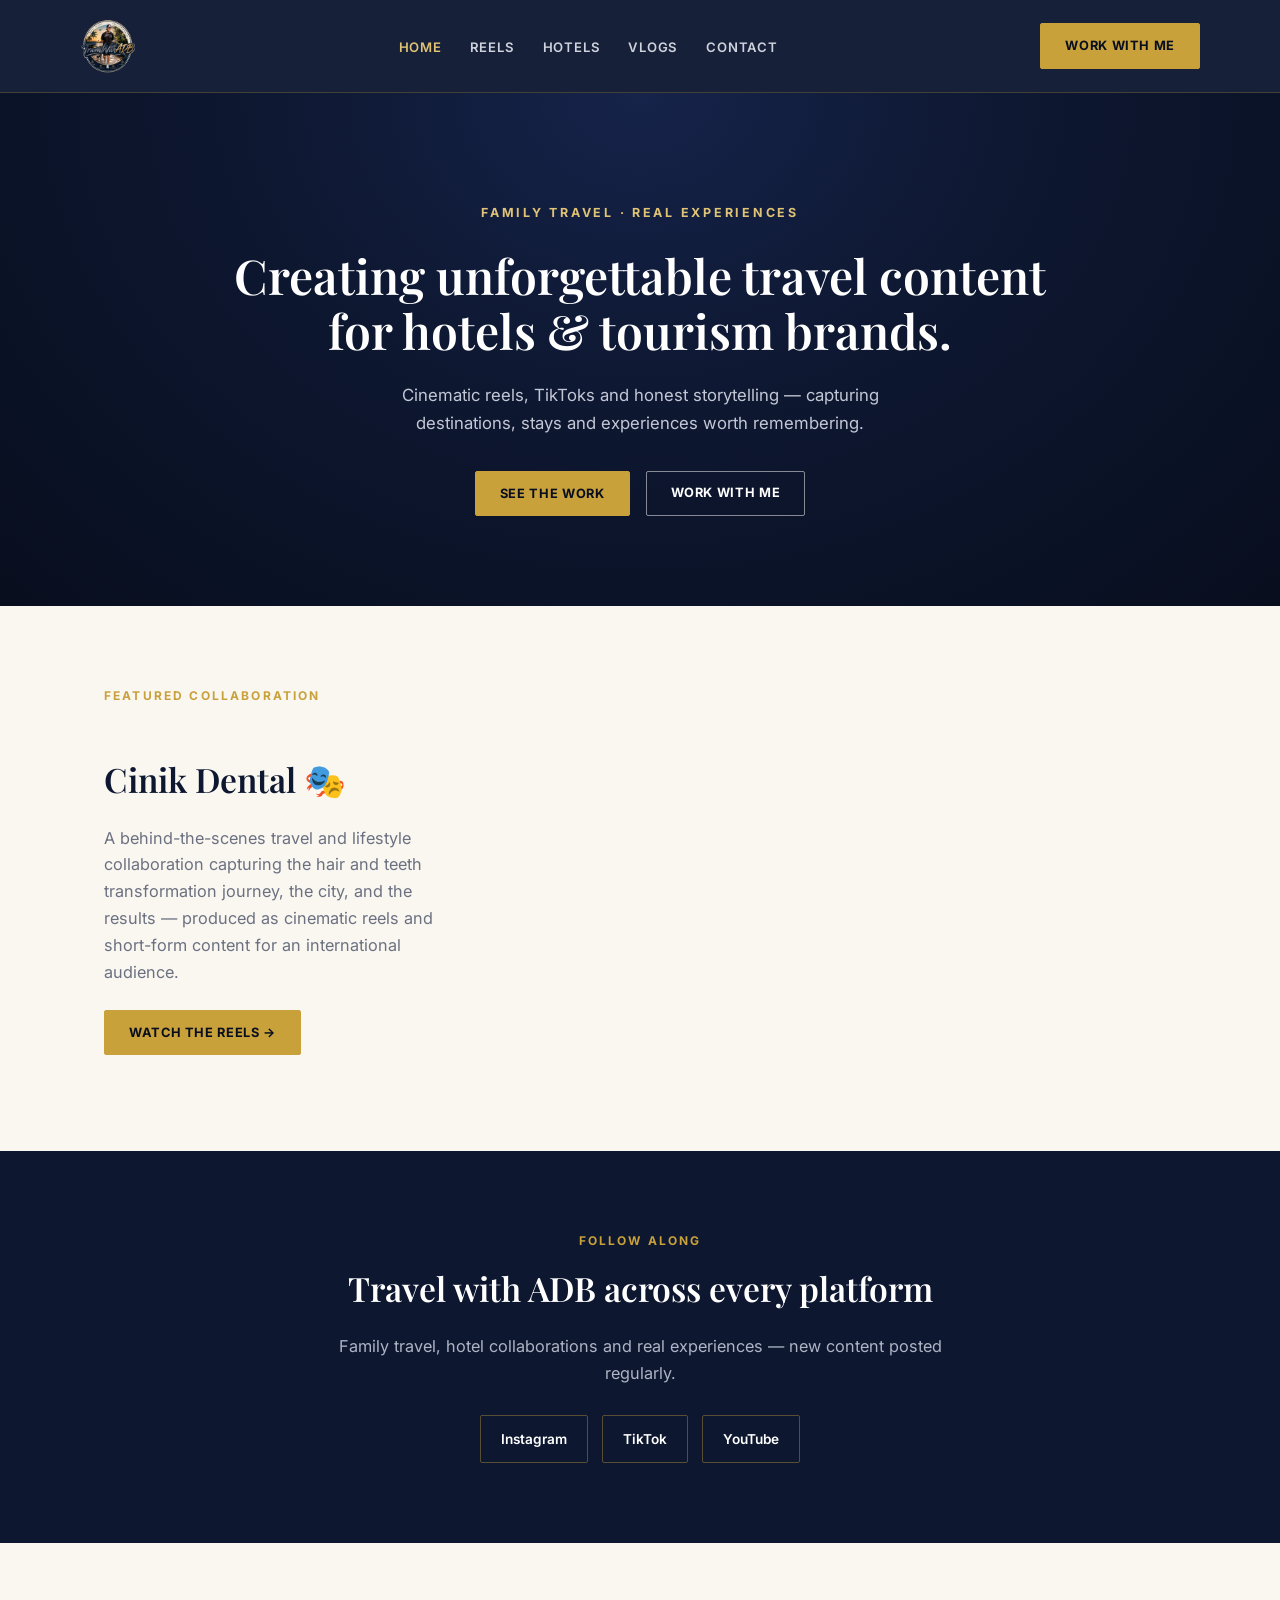
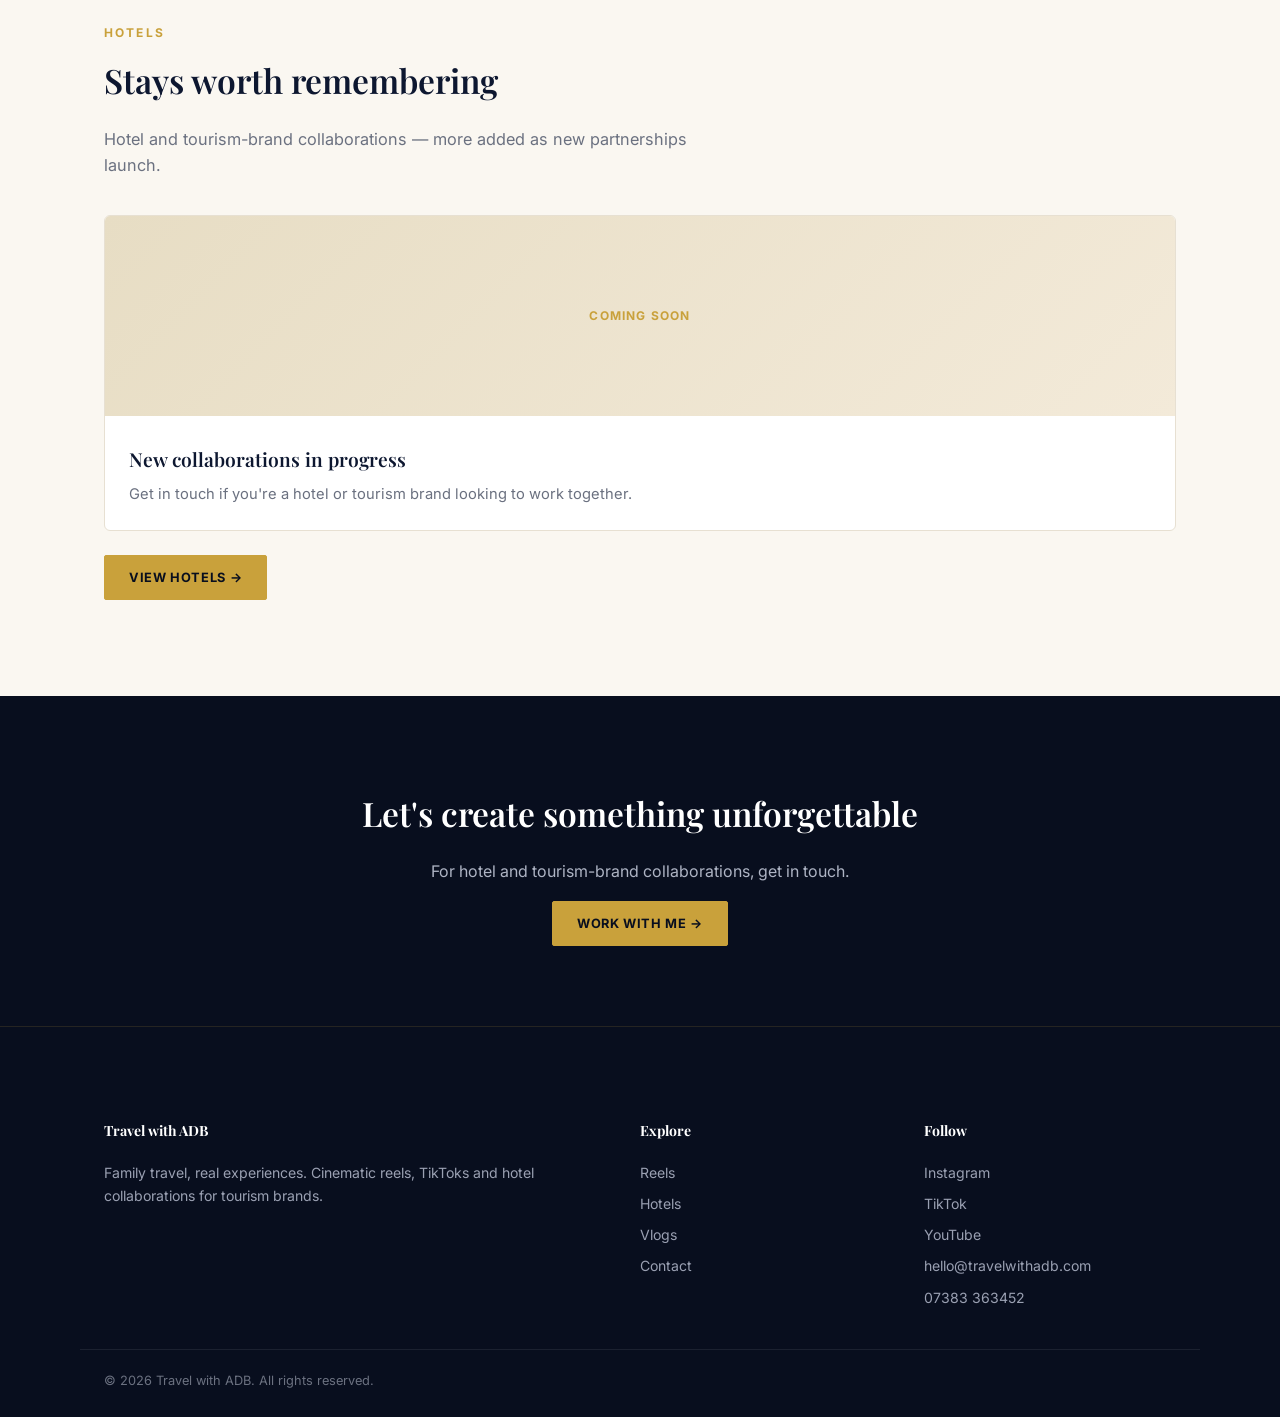
==== index.html @ cb291d2c "Add files via upload" ====
<!DOCTYPE html>
<html lang="en">
<head>
<meta charset="UTF-8">
<meta name="viewport" content="width=device-width, initial-scale=1.0">
<title>Travel with ADB — Unforgettable Travel Content</title>
<meta name="description" content="Travel with ADB creates unforgettable travel content for hotels and tourism brands. Reels, TikToks, and hotel collaborations by Adam Byrne.">
<link rel="icon" href="/favicon.ico" sizes="any">
<link rel="apple-touch-icon" href="/assets/apple-touch-icon.png">
<meta property="og:type" content="website">
<meta property="og:title" content="Travel with ADB — Unforgettable Travel Content">
<meta property="og:description" content="Travel with ADB creates unforgettable travel content for hotels and tourism brands. Reels, TikToks, and hotel collaborations by Adam Byrne.">
<meta property="og:image" content="https://travelwithadb.com/assets/og-image.png">
<meta property="og:url" content="https://travelwithadb.com/">
<meta name="twitter:card" content="summary_large_image">
<meta name="twitter:title" content="Travel with ADB — Unforgettable Travel Content">
<meta name="twitter:description" content="Travel with ADB creates unforgettable travel content for hotels and tourism brands. Reels, TikToks, and hotel collaborations by Adam Byrne.">
<meta name="twitter:image" content="https://travelwithadb.com/assets/og-image.png">
<link rel="stylesheet" href="/assets/style.css">
<script async src="https://www.instagram.com/embed.js"></script>
<link rel="canonical" href="https://travelwithadb.com/">
<script type="application/ld+json">
{
  "@context": "https://schema.org",
  "@type": "Person",
  "name": "Adam Byrne",
  "alternateName": "Travel with ADB",
  "url": "https://travelwithadb.com/",
  "image": "https://travelwithadb.com/assets/og-image.png",
  "sameAs": ["https://www.instagram.com/travelwithadb", "https://www.tiktok.com/@travelwithadb", "https://www.youtube.com/@travelwithadb"],
  "jobTitle": "Travel & Lifestyle Content Creator",
  "email": "hello@travelwithadb.com",
  "description": "Family travel and real experiences \u2014 cinematic reels, TikToks and hotel collaborations."
}
</script>
</head>
<body>

<header class="site">
  <div class="container nav-row">
    <a href="/" class="logo"><img src="/assets/logo.png" alt="Travel with ADB"></a>
    <nav class="main"><a href="/" class="active">Home</a><a href="/reels/" class="">Reels</a><a href="/hotels/" class="">Hotels</a><a href="/vlogs/" class="">Vlogs</a><a href="/contact/" class="">Contact</a></nav>
    <div class="nav-cta">
      <a class="btn" href="/contact/">Work With Me</a>
    </div>
  </div>
</header>


<section class="hero">
  <div class="container">
    <div class="eyebrow">Family Travel &middot; Real Experiences</div>
    <h1>Creating unforgettable travel content for hotels &amp; tourism brands.</h1>
    <p class="sub">Cinematic reels, TikToks and honest storytelling &mdash; capturing destinations, stays and experiences worth remembering.</p>
    <div class="cta-row">
      <a class="btn" href="/reels/">See the Work</a>
      <a class="btn-outline" href="/contact/">Work With Me</a>
    </div>
  </div>
</section>

<section>
  <div class="container">
    <div class="section-eyebrow">Featured Collaboration</div>
    <div class="featured">
      <div>
        <h2>Cinik Dental &#127917;</h2>
        <p class="section-sub">A behind-the-scenes travel and lifestyle collaboration capturing the hair and teeth transformation journey, the city, and the results &mdash; produced as cinematic reels and short-form content for an international audience.</p>
        <p style="margin-top:24px"><a class="btn" href="/reels/">Watch the Reels &rarr;</a></p>
      </div>
      <div class="embeds">
<div><blockquote class="instagram-media" data-instgrm-captioned data-instgrm-permalink="https://www.instagram.com/reel/DaNV_ZPCE0n/" data-instgrm-version="14" style="background:#FFF; border:0; border-radius:6px; box-shadow:0 0 1px 0 rgba(0,0,0,.5),0 1px 10px 0 rgba(0,0,0,.15); margin:0 auto; max-width:540px; min-width:326px; padding:0; width:99%;"></blockquote></div><div><blockquote class="instagram-media" data-instgrm-captioned data-instgrm-permalink="https://www.instagram.com/reel/DaFPQuLIn4S/" data-instgrm-version="14" style="background:#FFF; border:0; border-radius:6px; box-shadow:0 0 1px 0 rgba(0,0,0,.5),0 1px 10px 0 rgba(0,0,0,.15); margin:0 auto; max-width:540px; min-width:326px; padding:0; width:99%;"></blockquote></div>
      </div>
    </div>
  </div>
</section>

<section class="dark">
  <div class="container" style="text-align:center">
    <div class="section-eyebrow">Follow Along</div>
    <h2>Travel with ADB across every platform</h2>
    <p class="section-sub" style="margin:0 auto">Family travel, hotel collaborations and real experiences &mdash; new content posted regularly.</p>
    <div class="social-row" style="justify-content:center">
      <a class="social-pill" href="https://www.instagram.com/travelwithadb" target="_blank" rel="noopener">Instagram</a>
      <a class="social-pill" href="https://www.tiktok.com/@travelwithadb" target="_blank" rel="noopener">TikTok</a>
      <a class="social-pill" href="https://www.youtube.com/@travelwithadb" target="_blank" rel="noopener">YouTube</a>
    </div>
  </div>
</section>

<section>
  <div class="container">
    <div class="section-eyebrow">Hotels</div>
    <h2>Stays worth remembering</h2>
    <p class="section-sub">Hotel and tourism-brand collaborations &mdash; more added as new partnerships launch.</p>
    <div class="grid">
      <div class="card"><div class="ph">Coming Soon</div><div class="body"><h3>New collaborations in progress</h3><p>Get in touch if you're a hotel or tourism brand looking to work together.</p></div></div>
    </div>
    <p style="margin-top:24px"><a class="btn" href="/hotels/">View Hotels &rarr;</a></p>
  </div>
</section>

<section class="cta-band">
  <div class="container">
    <h2>Let's create something unforgettable</h2>
    <p>For hotel and tourism-brand collaborations, get in touch.</p>
    <a class="btn" href="/contact/">Work With Me &rarr;</a>
  </div>
</section>


<footer class="site">
  <div class="container grid">
    <div>
      <h4>Travel with ADB</h4>
      <p>Family travel, real experiences. Cinematic reels, TikToks and hotel collaborations for tourism brands.</p>
    </div>
    <div>
      <h4>Explore</h4>
      <a href="/reels/">Reels</a>
      <a href="/hotels/">Hotels</a>
      <a href="/vlogs/">Vlogs</a>
      <a href="/contact/">Contact</a>
    </div>
    <div>
      <h4>Follow</h4>
      <a href="https://www.instagram.com/travelwithadb" target="_blank" rel="noopener">Instagram</a>
      <a href="https://www.tiktok.com/@travelwithadb" target="_blank" rel="noopener">TikTok</a>
      <a href="https://www.youtube.com/@travelwithadb" target="_blank" rel="noopener">YouTube</a>
      <a href="mailto:hello@travelwithadb.com">hello@travelwithadb.com</a>
      <a href="tel:+447383363452">07383 363452</a>
    </div>
  </div>
  <div class="container bottom">
    &copy; 2026 Travel with ADB. All rights reserved.
  </div>
</footer>

</body>
</html>
---- assets/style.css ----
@import url('https://fonts.googleapis.com/css2?family=Playfair+Display:ital,wght@0,500;0,600;0,700;1,500&family=Inter:wght@400;500;600;700&display=swap');
:root{
  --navy:#0d1730; --navy-dark:#080e1e; --gold:#c9a13b; --gold-light:#e0c375;
  --cream:#f3ead9; --bg:#faf7f1; --text:#1b1f2a; --muted:#6b7180; --border:#e7e0d2; --white:#fff;
}
*{box-sizing:border-box}
body{margin:0;font-family:'Inter',-apple-system,BlinkMacSystemFont,sans-serif;color:var(--text);background:var(--bg);line-height:1.65}
a{color:inherit;text-decoration:none}
img{max-width:100%;display:block}
h1,h2,h3{font-family:'Playfair Display',Georgia,serif;font-weight:600;color:var(--navy)}
.container{max-width:1120px;margin:0 auto;padding:0 24px}
header.site{position:sticky;top:0;background:rgba(13,23,48,.96);backdrop-filter:blur(6px);z-index:20;border-bottom:1px solid rgba(201,161,59,.25)}
.nav-row{display:flex;align-items:center;justify-content:space-between;padding:18px 0}
.logo{display:flex;align-items:center;gap:10px;font-family:'Playfair Display',serif;font-weight:700;font-size:1.15rem;color:var(--cream)}
.logo img{height:56px;width:56px;border-radius:50%}
nav.main a{margin:0 14px;font-weight:600;color:#cfd3de;font-size:.82rem;letter-spacing:.06em;text-transform:uppercase}
nav.main a.active,nav.main a:hover{color:var(--gold-light)}
.nav-cta{display:flex;align-items:center;gap:16px}
.btn{display:inline-block;background:var(--gold);color:var(--navy-dark);padding:11px 24px;border-radius:2px;font-weight:700;font-size:.8rem;letter-spacing:.05em;text-transform:uppercase;border:1px solid var(--gold)}
.btn:hover{background:var(--gold-light);border-color:var(--gold-light)}
.btn-outline{display:inline-block;border:1px solid rgba(255,255,255,.5);color:#fff;padding:10px 24px;border-radius:2px;font-weight:700;font-size:.8rem;letter-spacing:.05em;text-transform:uppercase}
.btn-outline:hover{border-color:var(--gold-light);color:var(--gold-light)}
.hero{background:radial-gradient(ellipse at top,#16234a 0%,var(--navy) 45%,var(--navy-dark) 100%);color:#fff;padding:110px 0 90px;text-align:center}
.hero .eyebrow{color:var(--gold-light);font-weight:700;letter-spacing:.22em;text-transform:uppercase;font-size:.78rem}
.hero h1{font-size:3rem;margin:.5em auto;max-width:820px;color:#fff;line-height:1.15}
.hero p.sub{max-width:560px;margin:0 auto;color:#c3c8d6;font-size:1.05rem}
.hero .cta-row{margin-top:34px;display:flex;gap:16px;flex-wrap:wrap;justify-content:center}
section{padding:80px 0}
.section-eyebrow{color:var(--gold);font-weight:700;text-transform:uppercase;letter-spacing:.18em;font-size:.75rem}
h2{font-size:2.1rem;margin:.3em 0 .5em}
.section-sub{color:var(--muted);max-width:620px;font-size:1.02rem}
.dark{background:var(--navy);color:#e7e9f0}
.dark h2{color:#fff}
.dark .section-sub{color:#aeb4c4}
.grid{display:grid;grid-template-columns:repeat(auto-fit,minmax(260px,1fr));gap:26px;margin-top:36px}
.card{border:1px solid var(--border);border-radius:6px;padding:0;background:var(--white);overflow:hidden}
.card .body{padding:24px}
.card h3{margin:.2em 0 .3em;font-size:1.2rem}
.card p{color:var(--muted);font-size:.92rem;margin:0}
.card .ph{background:linear-gradient(135deg,#e7ddc4,#f3ead9);height:200px;display:flex;align-items:center;justify-content:center;color:var(--gold);font-weight:700;letter-spacing:.1em;font-size:.75rem;text-transform:uppercase}
.featured{display:grid;grid-template-columns:1fr 1fr;gap:48px;align-items:center;margin-top:36px}
.featured .embeds{display:grid;grid-template-columns:1fr 1fr;gap:16px}
.embeds-wide{display:grid;grid-template-columns:repeat(auto-fit,minmax(300px,1fr));gap:24px;margin-top:40px}
.social-row{display:flex;gap:14px;flex-wrap:wrap;margin-top:28px}
.social-pill{display:flex;align-items:center;gap:10px;border:1px solid rgba(201,161,59,.4);color:#fff;padding:12px 20px;border-radius:2px;font-weight:600;font-size:.85rem}
.social-pill:hover{border-color:var(--gold-light);color:var(--gold-light)}
.cta-band{background:var(--navy-dark);color:#fff;text-align:center}
.cta-band h2{color:#fff}
.cta-band p{color:#aeb4c4}
footer.site{background:var(--navy-dark);color:#9aa0b2;padding:56px 0 26px;font-size:.88rem;border-top:1px solid rgba(201,161,59,.15)}
footer.site .grid{grid-template-columns:2fr 1fr 1fr;gap:32px}
footer.site h4{color:#fff;margin-top:0;font-family:'Playfair Display',serif}
footer.site a{color:#9aa0b2;display:block;margin-bottom:8px}
footer.site a:hover{color:var(--gold-light)}
footer.site .bottom{border-top:1px solid rgba(255,255,255,.08);margin-top:32px;padding-top:20px;font-size:.8rem;color:#6b7180}
.breadcrumb{color:#aeb4c4;font-size:.9rem;margin-bottom:10px}
.page-hero{background:var(--navy);color:#fff;padding:60px 0;text-align:center}
.page-hero h1{color:#fff;margin:.2em 0}
.page-hero p{color:#aeb4c4;max-width:600px;margin:0 auto}
.prose h2{margin-top:1.4em}
.prose ul{padding-left:1.2em}
.prose blockquote{border-left:3px solid var(--gold);margin:1.5em 0;padding:.5em 1.2em;background:var(--cream);color:var(--muted)}
.vlog-list article{border-bottom:1px solid var(--border);padding:28px 0}
.vlog-list time{color:var(--gold);font-weight:700;font-size:.82rem;letter-spacing:.06em;text-transform:uppercase}
.vlog-list h3{margin:.3em 0;font-size:1.3rem}
.vlog-list a.read{font-weight:700;color:var(--navy)}
.form-row{display:grid;gap:16px;max-width:520px;margin-top:24px}
.form-row input,.form-row textarea{padding:13px;border:1px solid var(--border);border-radius:3px;font-family:inherit;font-size:1rem;background:#fff}
.form-row label{font-weight:600;font-size:.85rem;color:var(--navy)}
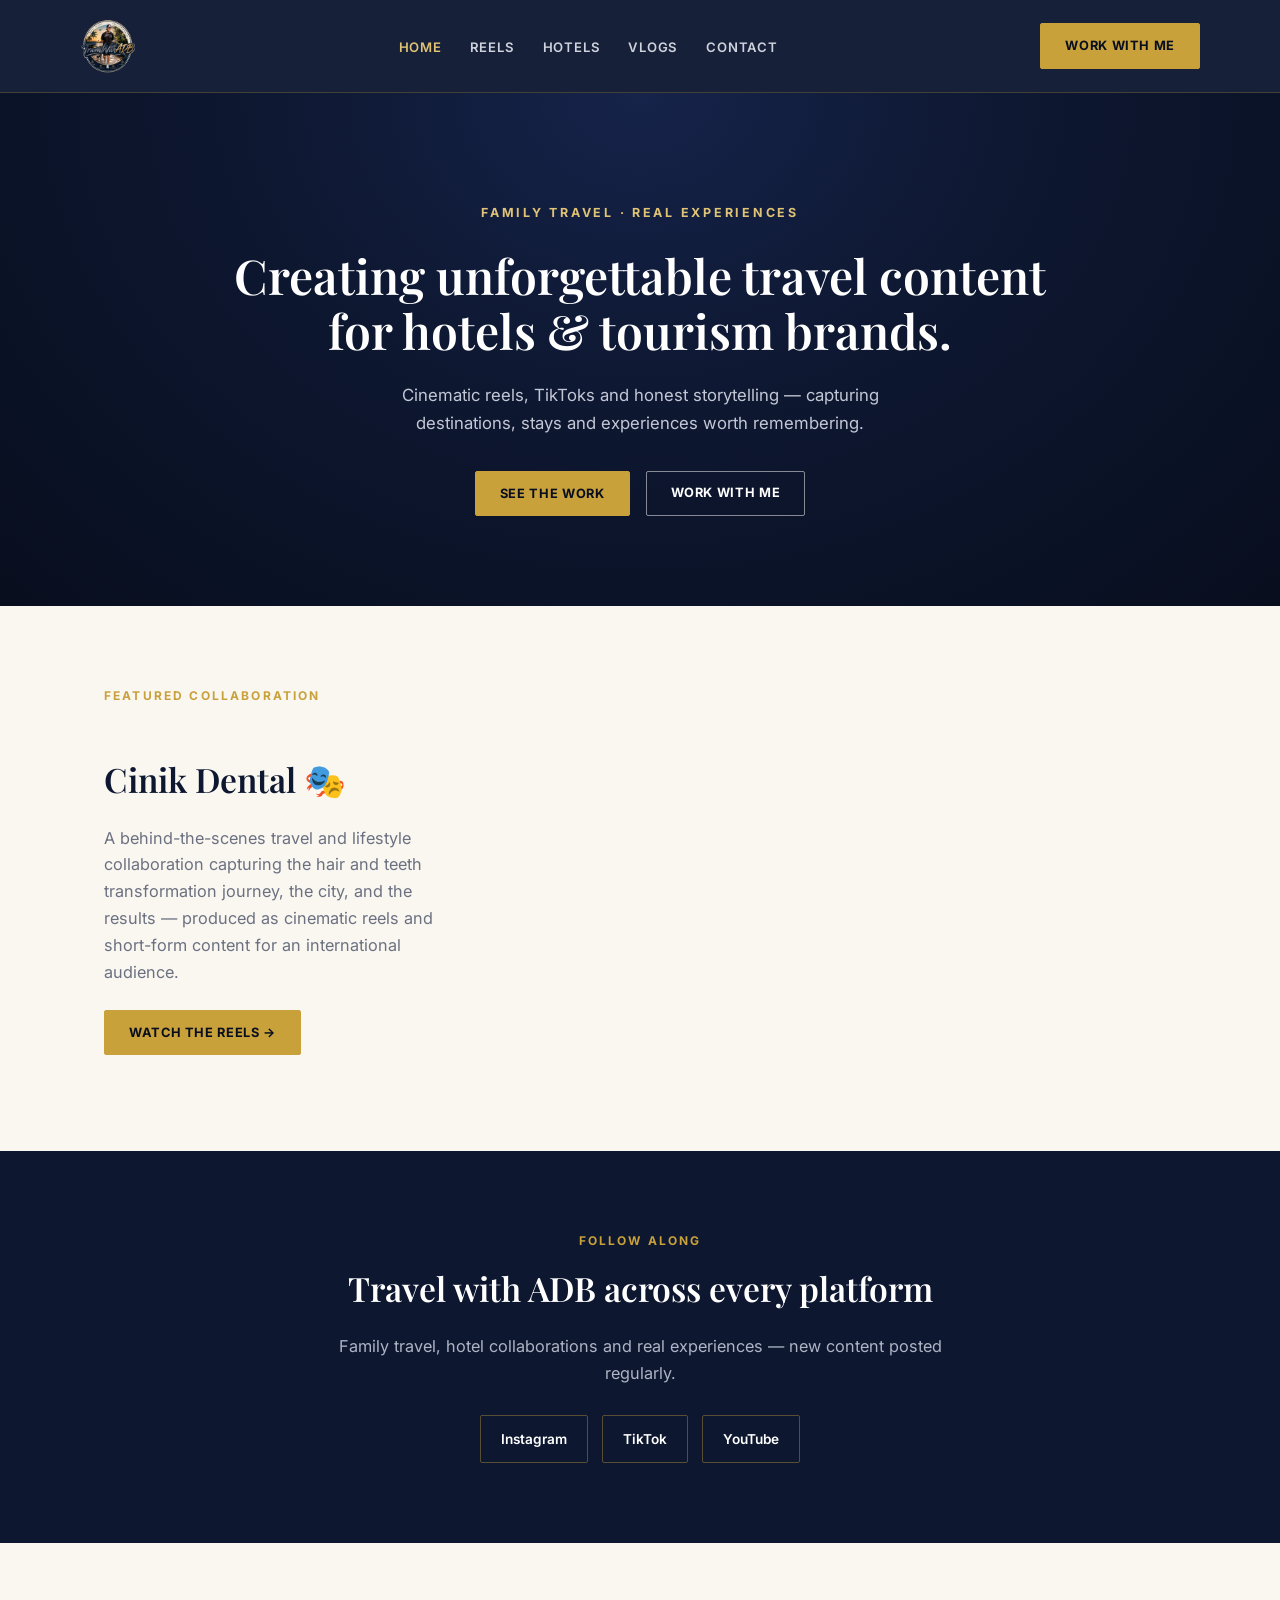
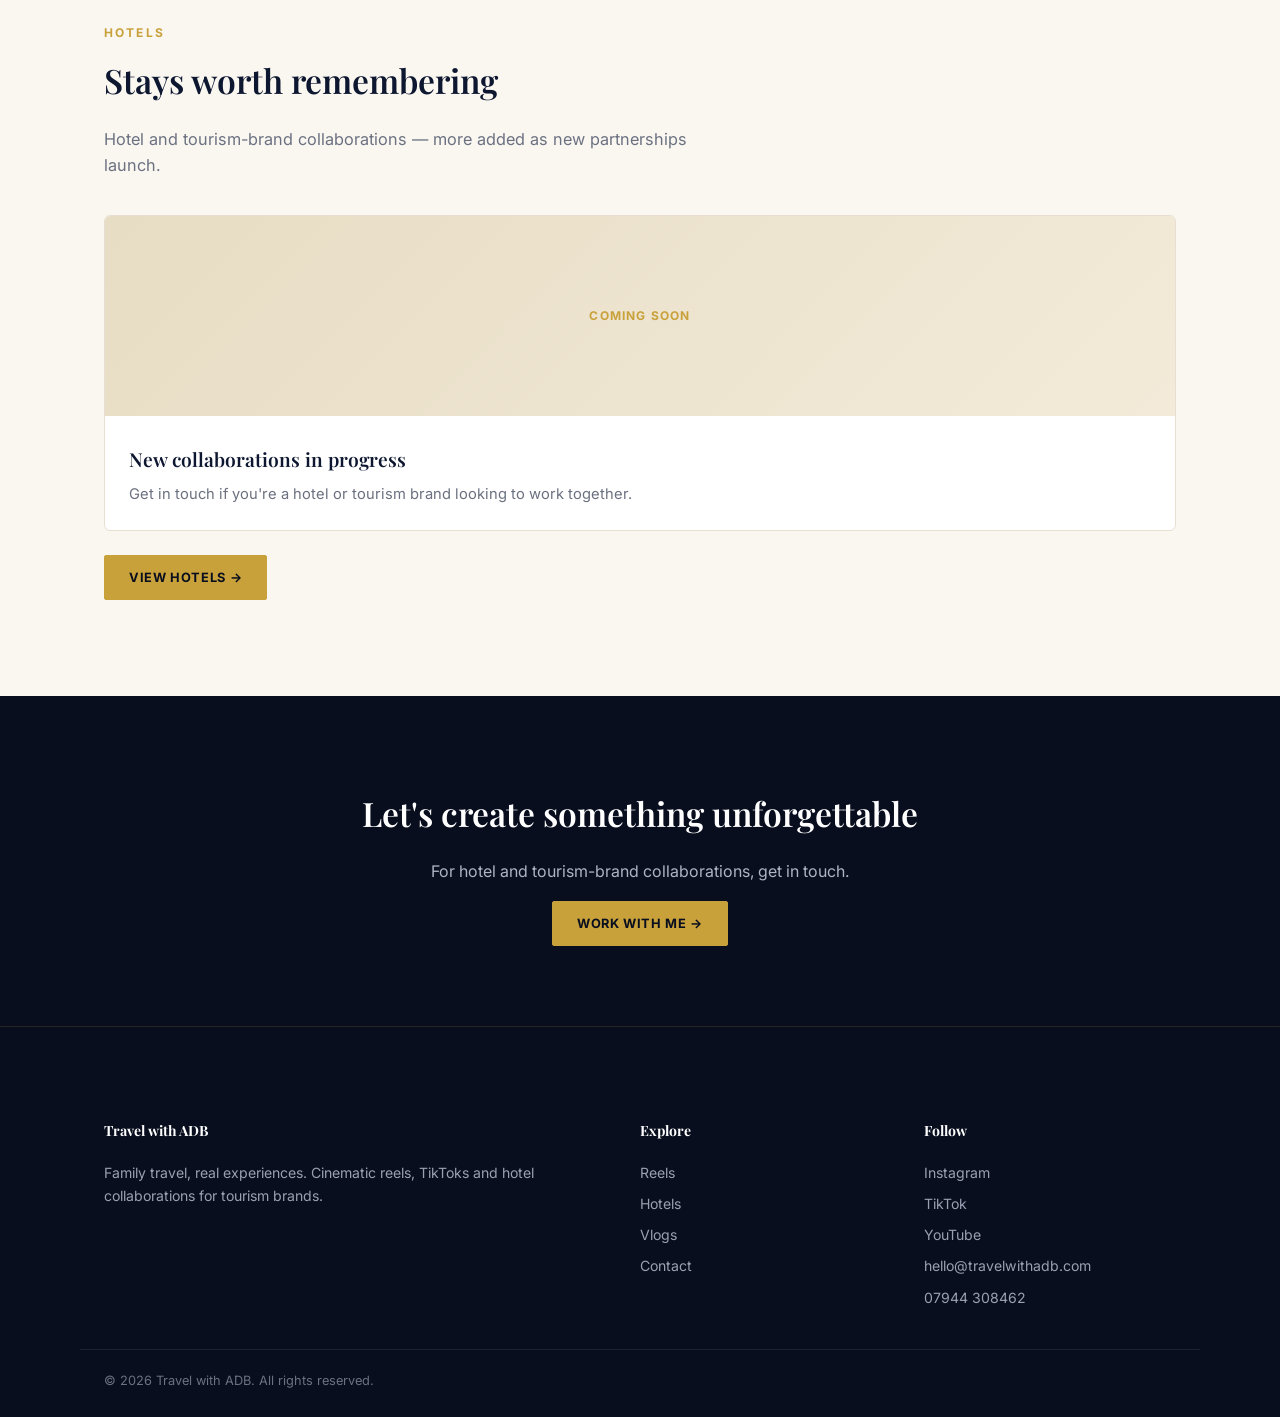
==== commit bab00f45: "Update contact phone number to 07944 308462 site-wide" ====
--- a/index.html
+++ b/index.html
@@ -39,7 +39,8 @@
 <header class="site">
   <div class="container nav-row">
     <a href="/" class="logo"><img src="/assets/logo.png" alt="Travel with ADB"></a>
-    <nav class="main"><a href="/" class="active">Home</a><a href="/reels/" class="">Reels</a><a href="/hotels/" class="">Hotels</a><a href="/vlogs/" class="">Vlogs</a><a href="/contact/" class="">Contact</a></nav>
+    <nav class="main" id="site-nav"><a href="/" class="active">Home</a><a href="/reels/" class="">Reels</a><a href="/hotels/" class="">Hotels</a><a href="/vlogs/" class="">Vlogs</a><a href="/contact/" class="">Contact</a></nav>
+    <button class="nav-toggle" aria-label="Toggle menu" aria-expanded="false" aria-controls="site-nav"><span></span><span></span><span></span></button>
     <div class="nav-cta">
       <a class="btn" href="/contact/">Work With Me</a>
     </div>
@@ -128,7 +129,7 @@
       <a href="https://www.tiktok.com/@travelwithadb" target="_blank" rel="noopener">TikTok</a>
       <a href="https://www.youtube.com/@travelwithadb" target="_blank" rel="noopener">YouTube</a>
       <a href="mailto:hello@travelwithadb.com">hello@travelwithadb.com</a>
-      <a href="tel:+447383363452">07383 363452</a>
+      <a href="tel:+447944308462">07944 308462</a>
     </div>
   </div>
   <div class="container bottom">
@@ -136,5 +137,6 @@
   </div>
 </footer>
 
+<script src="/assets/nav.js" defer></script>
 </body>
 </html>
--- a/assets/style.css
+++ b/assets/style.css
@@ -66,5 +66,28 @@
 .vlog-list h3{margin:.3em 0;font-size:1.3rem}
 .vlog-list a.read{font-weight:700;color:var(--navy)}
 .form-row{display:grid;gap:16px;max-width:520px;margin-top:24px}
-.form-row input,.form-row textarea{padding:13px;border:1px solid var(--border);border-radius:3px;font-family:inherit;font-size:1rem;background:#fff}
+.form-row input,.form-row textarea{padding:13px;border:1px solid var(--border);border-radius:3px;font-family:inherit;font-size:1rem;background:#fff;transition:border-color .15s ease,box-shadow .15s ease}
+.form-row input:focus,.form-row textarea:focus{outline:none;border-color:var(--gold);box-shadow:0 0 0 3px rgba(201,161,59,.18)}
 .form-row label{font-weight:600;font-size:.85rem;color:var(--navy)}
+
+/* --- Mobile nav + responsive fixes (2026-08-19) --- */
+.nav-toggle{display:none;flex-direction:column;justify-content:center;gap:5px;width:32px;height:32px;background:none;border:0;cursor:pointer;padding:0;order:2}
+.nav-toggle span{display:block;width:24px;height:2px;background:#fff;border-radius:2px;transition:transform .2s ease,opacity .2s ease}
+.nav-toggle.open span:nth-child(1){transform:translateY(7px) rotate(45deg)}
+.nav-toggle.open span:nth-child(2){opacity:0}
+.nav-toggle.open span:nth-child(3){transform:translateY(-7px) rotate(-45deg)}
+
+@media (max-width:860px){
+  header.site .nav-row{flex-wrap:wrap}
+  .nav-cta{order:1}
+  .nav-toggle{display:flex}
+  nav.main{display:none;flex-direction:column;align-items:flex-start;width:100%;order:3;padding:14px 0 6px;border-top:1px solid rgba(201,161,59,.2)}
+  nav.main.open{display:flex}
+  nav.main a{margin:8px 0;font-size:.95rem}
+  .hero{padding:64px 0 52px}
+  .hero h1{font-size:clamp(2rem,9vw,3rem);line-height:1.1}
+  .hero p.sub{font-size:1rem}
+  .featured{grid-template-columns:1fr;gap:28px}
+  .featured .embeds{grid-template-columns:1fr}
+  footer.site .grid{grid-template-columns:1fr;gap:28px}
+}
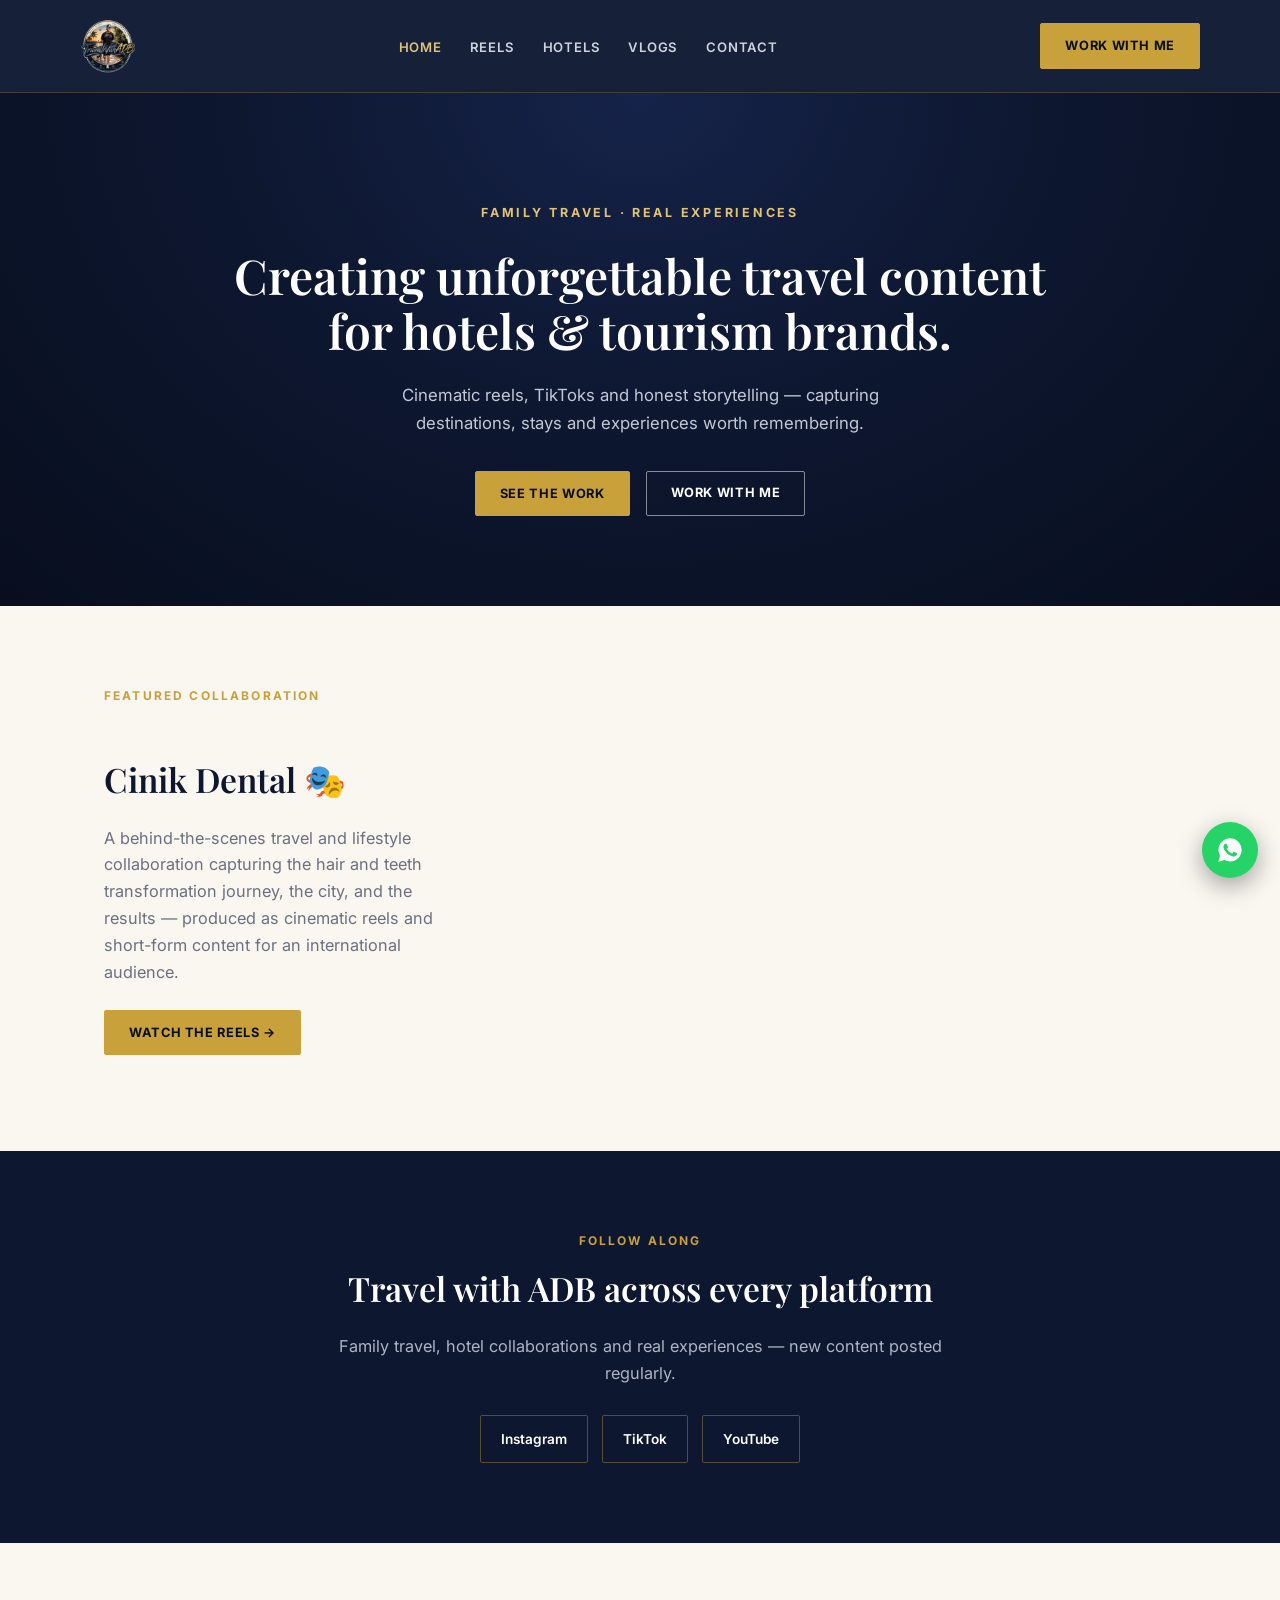
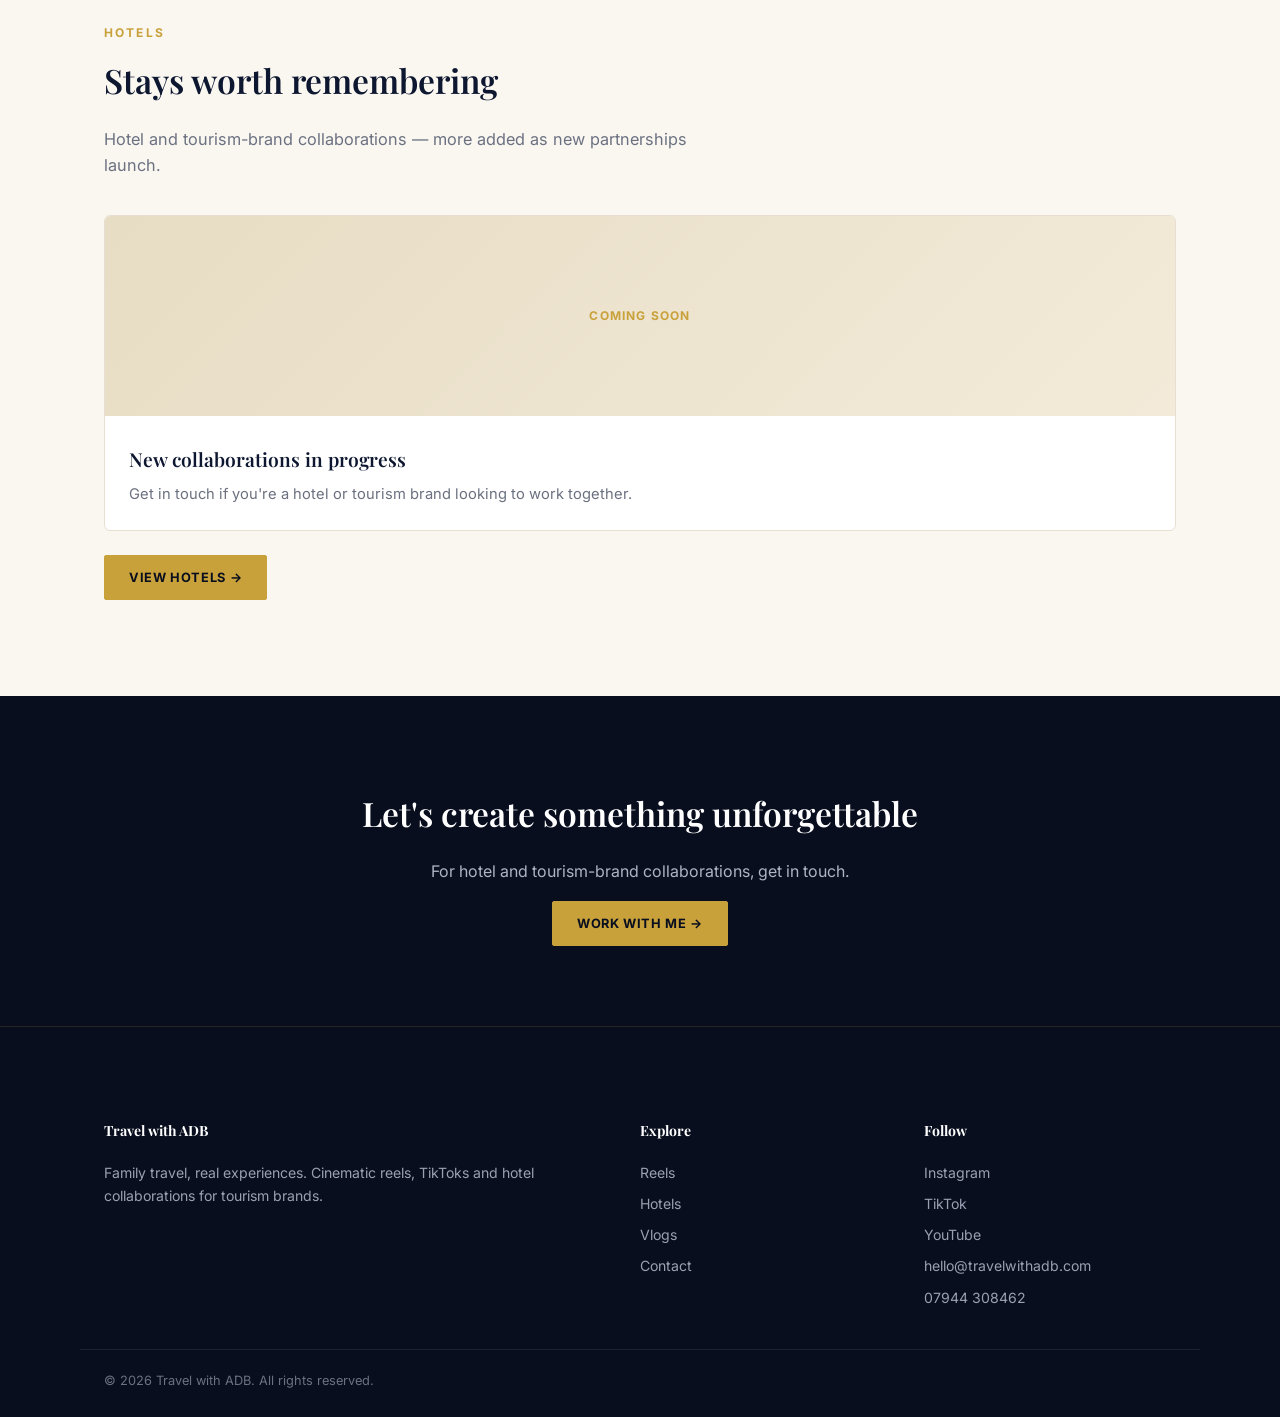
==== commit 9911af9f: "Add WhatsApp quick-contact float button site-wide" ====
--- a/index.html
+++ b/index.html
@@ -138,5 +138,8 @@
 </footer>
 
 <script src="/assets/nav.js" defer></script>
+<a href="https://wa.me/447944308462" class="whatsapp-float" target="_blank" rel="noopener" aria-label="Message Travel with ADB on WhatsApp">
+  <svg xmlns="http://www.w3.org/2000/svg" viewBox="0 0 24 24" width="28" height="28" fill="#fff"><path d="M12.04 2C6.58 2 2.13 6.45 2.13 11.91c0 1.75.46 3.45 1.32 4.95L2.05 22l5.25-1.38a9.87 9.87 0 0 0 4.74 1.21h.01c5.46 0 9.9-4.45 9.9-9.91 0-2.65-1.03-5.14-2.9-7.01A9.82 9.82 0 0 0 12.04 2zm5.8 14.14c-.24.68-1.4 1.3-1.93 1.38-.5.08-1.12.11-1.8-.11-.42-.13-.96-.31-1.65-.6-2.9-1.25-4.8-4.17-4.94-4.36-.14-.19-1.18-1.57-1.18-3s.75-2.13 1.02-2.42c.27-.29.58-.36.78-.36l.56.01c.18.01.42-.07.65.5.24.58.82 2 .89 2.14.07.14.12.31.02.5-.1.19-.15.31-.29.48-.15.17-.31.38-.44.51-.14.14-.29.29-.13.58.17.29.75 1.24 1.61 2 1.11.99 2.04 1.3 2.33 1.44.29.15.46.13.63-.08.17-.2.72-.84.91-1.13.19-.29.38-.24.63-.14.26.1 1.65.78 1.93.92.29.14.48.22.55.34.07.13.07.72-.17 1.4z"/></svg>
+</a>
 </body>
 </html>
--- a/assets/style.css
+++ b/assets/style.css
@@ -91,3 +91,16 @@
   .featured .embeds{grid-template-columns:1fr}
   footer.site .grid{grid-template-columns:1fr;gap:28px}
 }
+
+.whatsapp-float{
+  position:fixed;bottom:22px;right:22px;z-index:200;
+  width:56px;height:56px;border-radius:50%;
+  background:#25D366;
+  display:flex;align-items:center;justify-content:center;
+  box-shadow:0 8px 24px rgba(0,0,0,.35);
+  transition:transform .15s ease;
+}
+.whatsapp-float:hover{transform:scale(1.08)}
+@media (max-width:600px){
+  .whatsapp-float{width:50px;height:50px;bottom:16px;right:16px}
+}
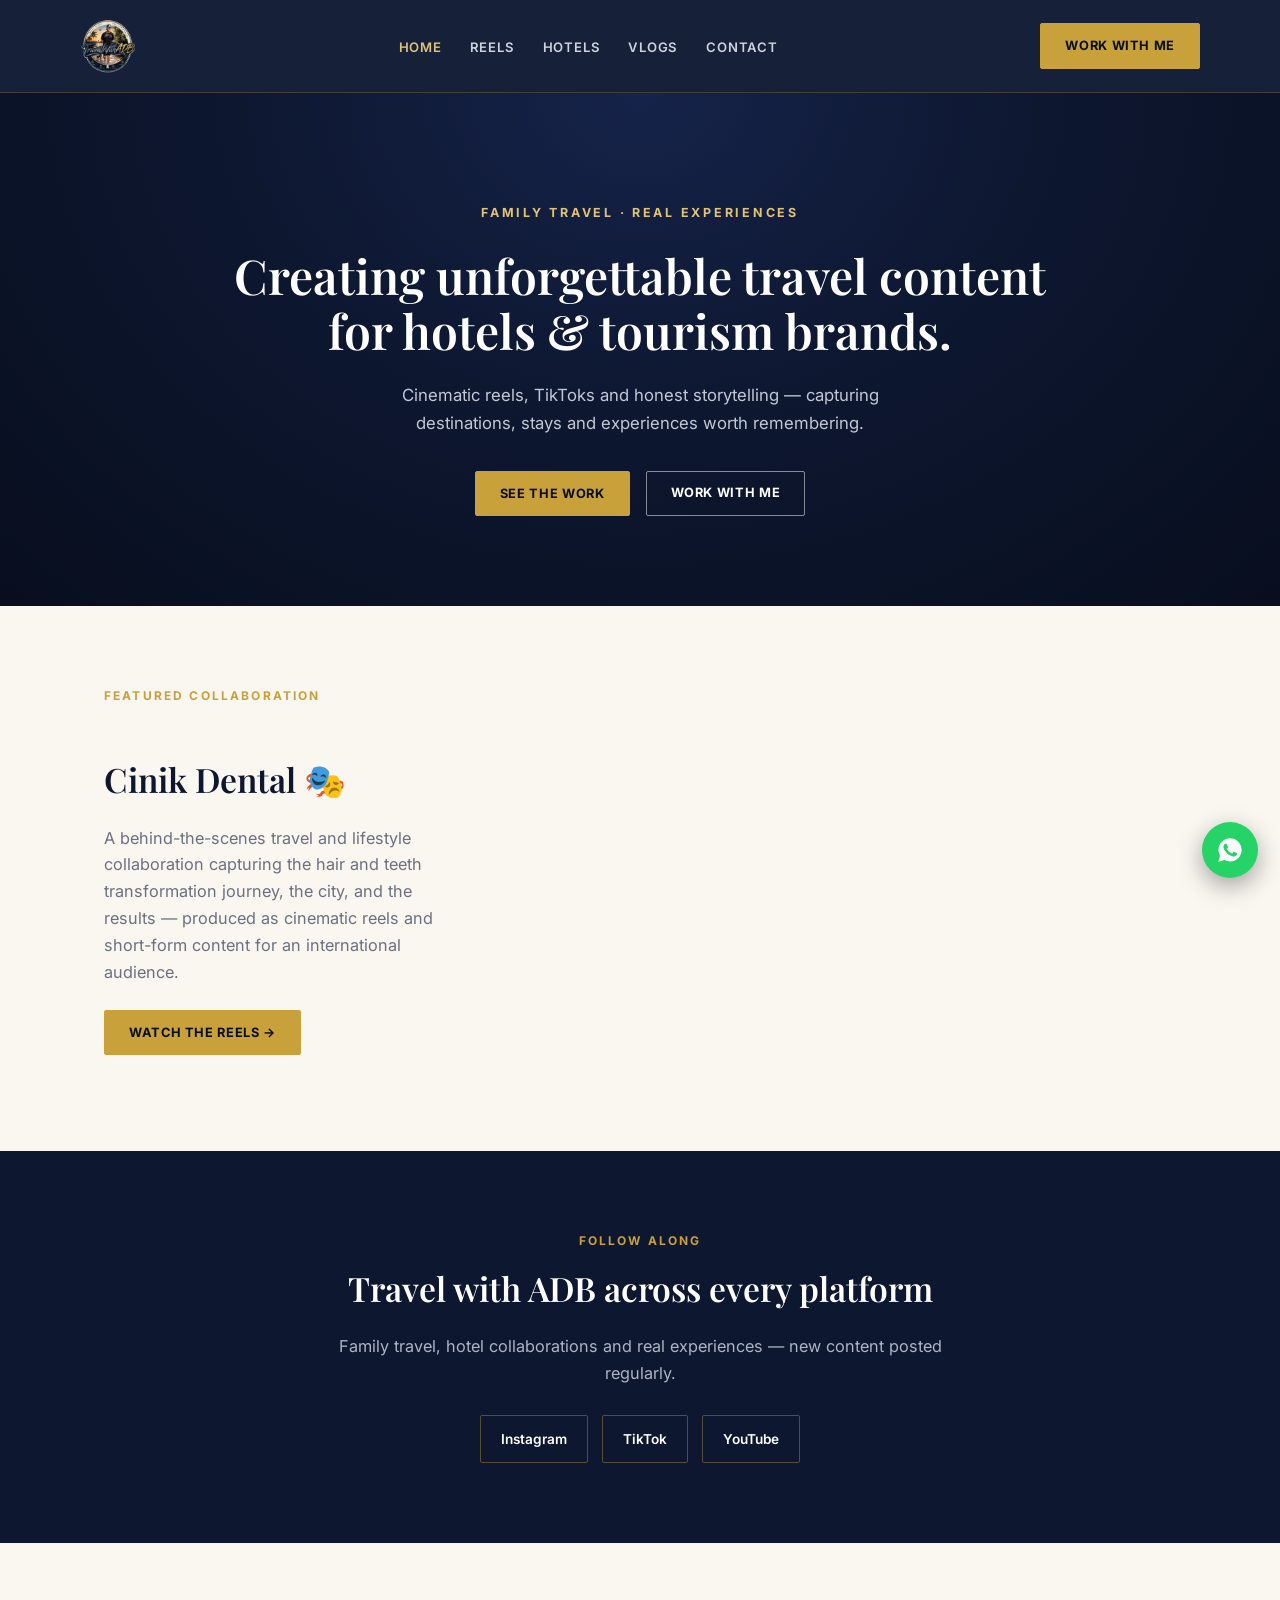
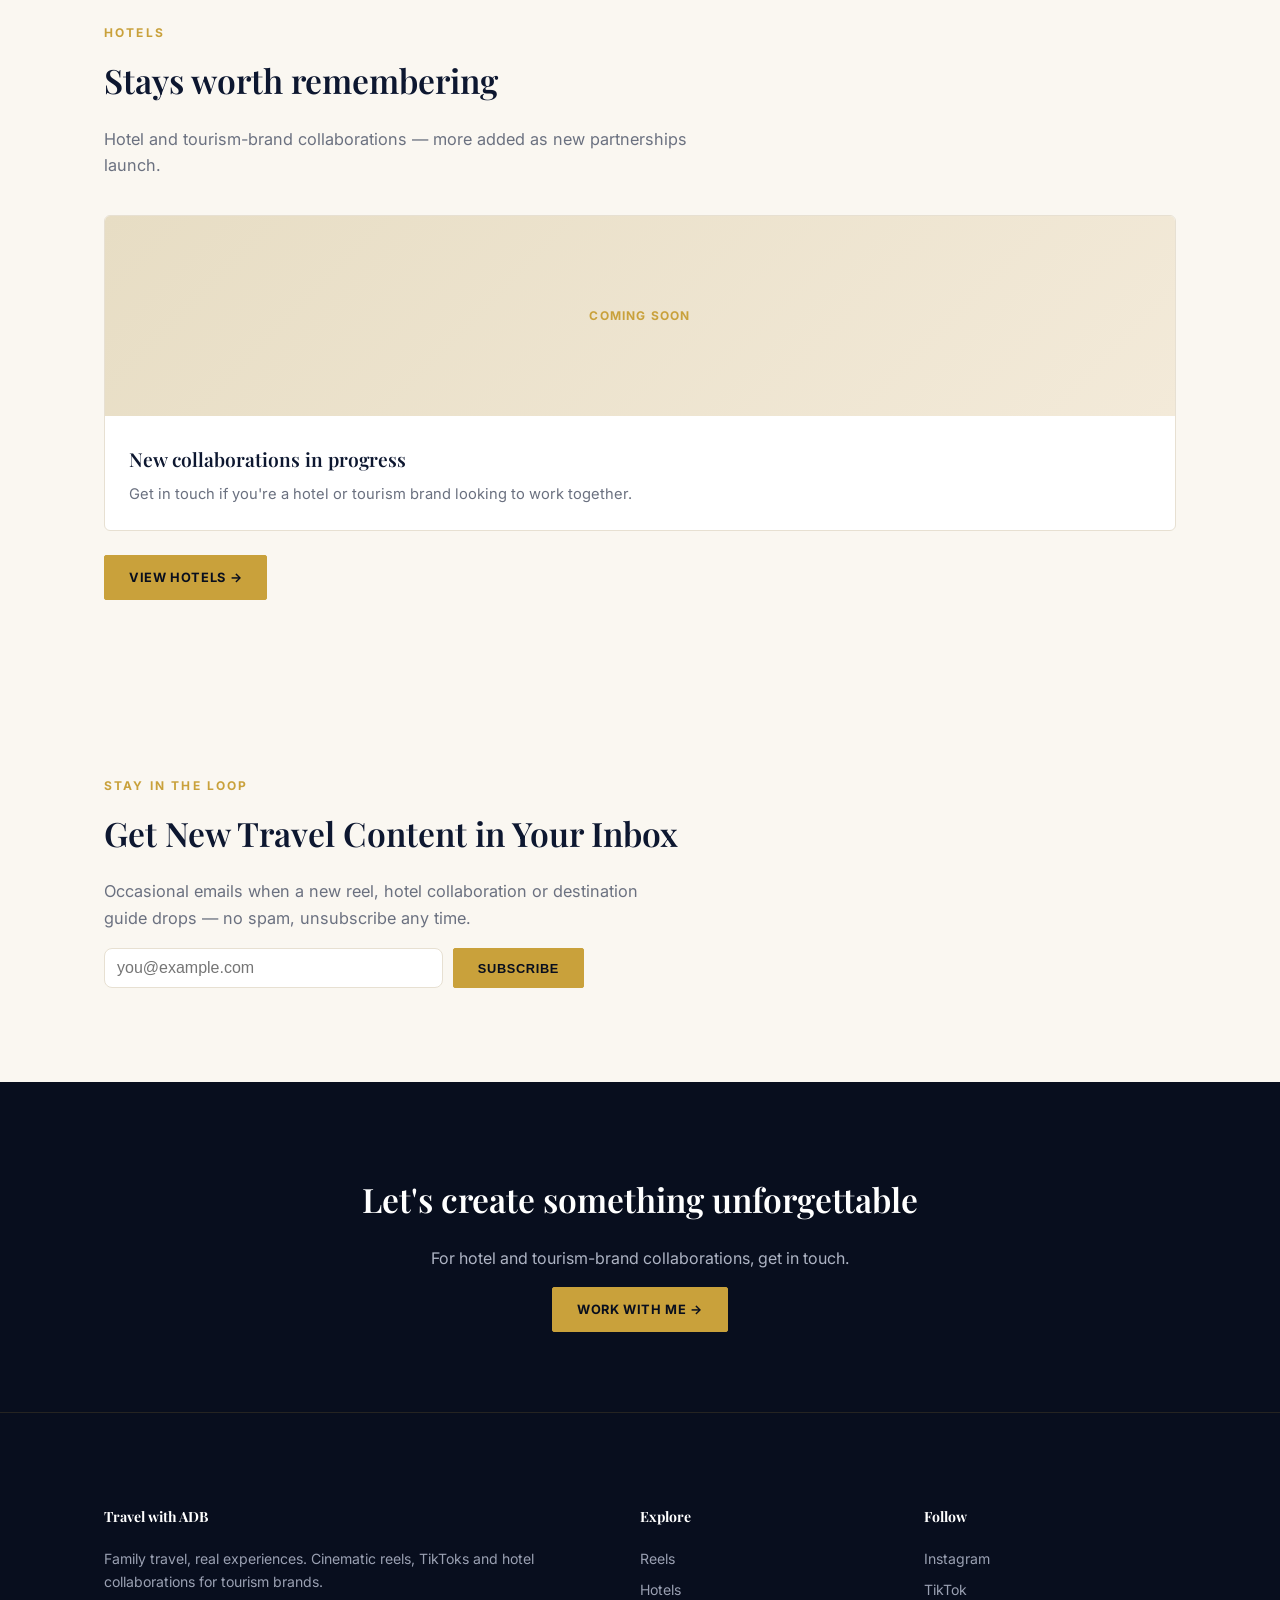
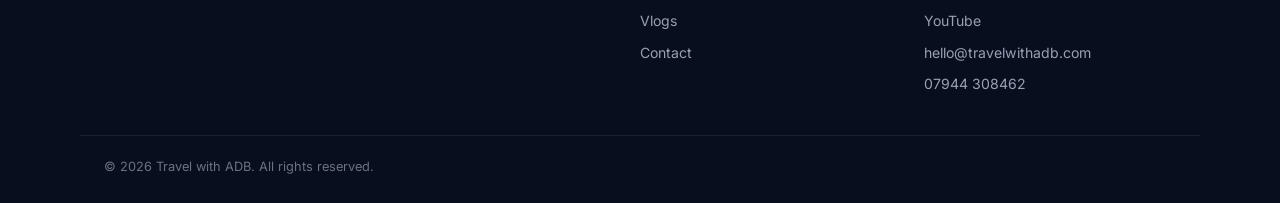
==== commit 605382fa: "Add newsletter: signup form, Resend audience wiring, send + setup endpoints" ====
--- a/index.html
+++ b/index.html
@@ -101,6 +101,60 @@
   </div>
 </section>
 
+<section style="background:var(--bg)">
+  <div class="container">
+    <div class="section-eyebrow">Stay in the Loop</div>
+    <h2>Get New Travel Content in Your Inbox</h2>
+    <p class="section-sub" style="max-width:560px">Occasional emails when a new reel, hotel collaboration or destination guide drops &mdash; no spam, unsubscribe any time.</p>
+    <form id="newsletter-form" style="display:flex;gap:10px;flex-wrap:wrap;margin-top:16px;max-width:480px">
+      <input type="email" id="newsletter-email" name="email" required placeholder="you@example.com" style="flex:1;min-width:220px;padding:10px 12px;border:1px solid var(--border);border-radius:8px;font-size:1rem">
+      <input type="text" name="bot-field" style="position:absolute;left:-9999px" tabindex="-1" autocomplete="off">
+      <button type="submit" class="btn">Subscribe</button>
+    </form>
+    <p id="newsletter-form-status" style="margin-top:8px;font-size:.88rem"></p>
+  </div>
+</section>
+
+<script>
+(function () {
+  var form = document.getElementById('newsletter-form');
+  var status = document.getElementById('newsletter-form-status');
+  if (!form) return;
+  form.addEventListener('submit', function (e) {
+    e.preventDefault();
+    var btn = form.querySelector('button[type="submit"]');
+    btn.disabled = true;
+    status.style.color = 'var(--muted)';
+    status.textContent = 'Sending...';
+    fetch('/api/subscribe', {
+      method: 'POST',
+      headers: { 'Content-Type': 'application/json' },
+      body: JSON.stringify({
+        email: form.email.value,
+        'bot-field': form['bot-field'].value
+      })
+    })
+      .then(function (r) { return r.json().then(function (data) { return { ok: r.ok, data: data }; }); })
+      .then(function (result) {
+        btn.disabled = false;
+        if (result.ok) {
+          status.style.color = 'var(--accent)';
+          status.textContent = 'Thanks, you\'re on the list.';
+          form.reset();
+        } else {
+          status.style.color = '#b3261e';
+          status.textContent = (result.data && result.data.error) || 'Something went wrong. Please try again.';
+        }
+      })
+      .catch(function () {
+        btn.disabled = false;
+        status.style.color = '#b3261e';
+        status.textContent = 'Something went wrong. Please try again or email hello@travelwithadb.com.';
+      });
+  });
+})();
+</script>
+
 <section class="cta-band">
   <div class="container">
     <h2>Let's create something unforgettable</h2>
--- a/assets/style.css
+++ b/assets/style.css
@@ -104,3 +104,26 @@
 @media (max-width:600px){
   .whatsapp-float{width:50px;height:50px;bottom:16px;right:16px}
 }
+
+.skip-link{
+  position:absolute;top:-60px;left:12px;z-index:1000;
+  background:var(--navy);color:#fff;padding:12px 18px;border-radius:2px;
+  font-weight:700;font-size:.85rem;text-decoration:none;text-transform:uppercase;letter-spacing:.05em;
+  transition:top .15s ease;
+}
+.skip-link:focus{top:12px}
+
+.back-to-top{
+  position:fixed;bottom:22px;right:90px;z-index:199;
+  width:48px;height:48px;border-radius:50%;
+  background:var(--navy);color:var(--gold);border:1px solid var(--gold);cursor:pointer;
+  display:flex;align-items:center;justify-content:center;
+  box-shadow:0 8px 24px rgba(0,0,0,.25);
+  opacity:0;visibility:hidden;transform:translateY(8px);
+  transition:opacity .2s ease,transform .2s ease,visibility .2s;
+}
+.back-to-top.visible{opacity:1;visibility:visible;transform:translateY(0)}
+.back-to-top:hover{background:var(--gold);color:var(--navy-dark)}
+@media (max-width:600px){
+  .back-to-top{width:44px;height:44px;right:76px;bottom:16px}
+}
